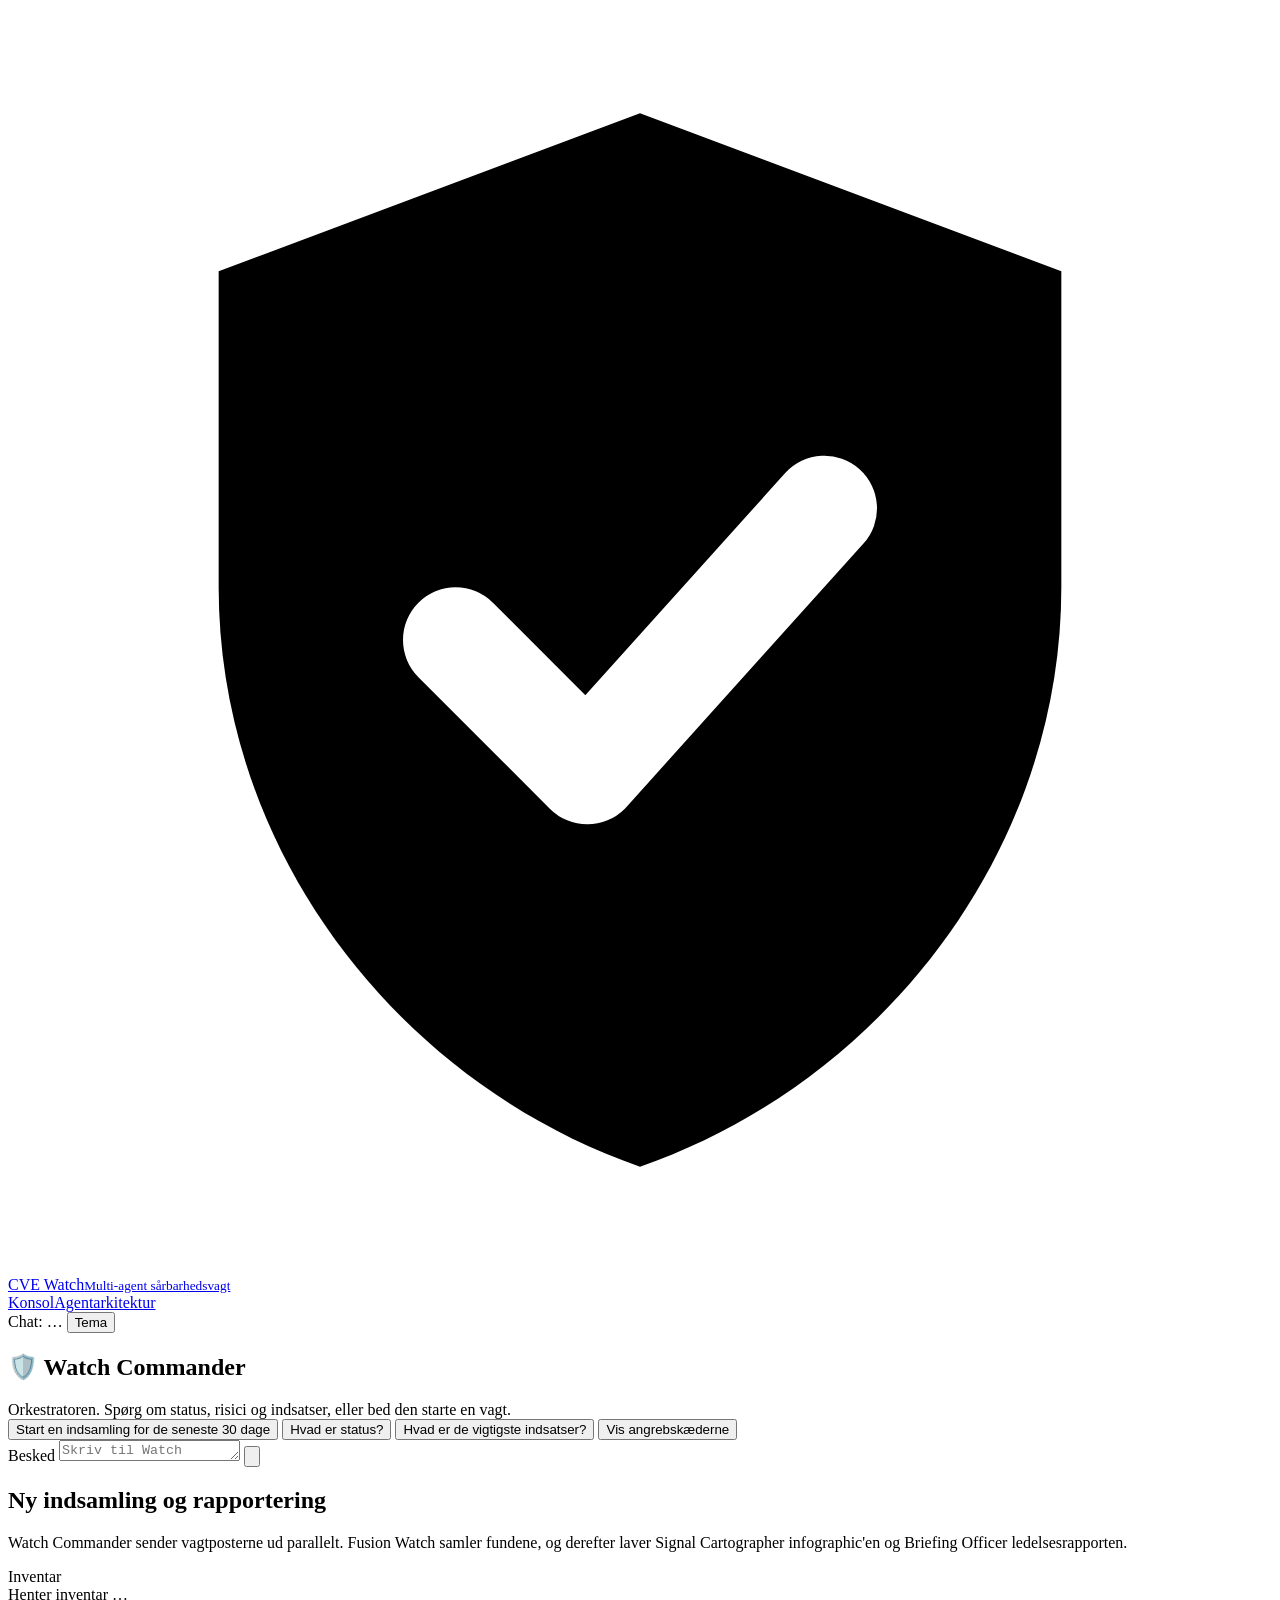
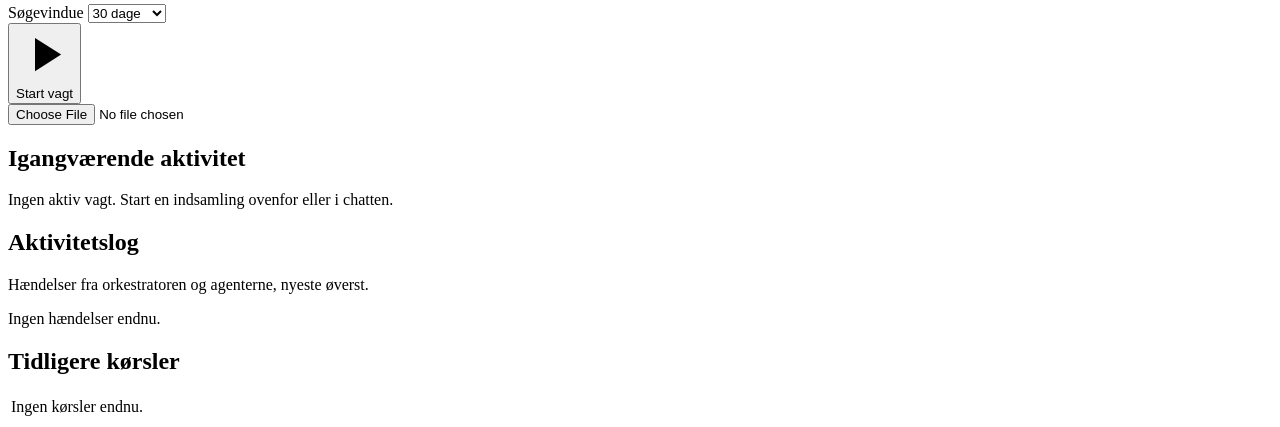
==== cve-agents/cve_agents/web/static/index.html @ 80dca543 "Add CVE Watch web console, agent codenames and PDF management report - Agents renamed to cyber-watch" ====
<!doctype html>
<html lang="da">
<head>
<meta charset="utf-8">
<meta name="viewport" content="width=device-width,initial-scale=1">
<title>CVE Watch Konsol</title>
<link rel="icon" href="data:image/svg+xml,%3Csvg xmlns='http://www.w3.org/2000/svg' viewBox='0 0 24 24'%3E%3Cpath d='M12 2 4 5v6c0 5 3.4 9.4 8 11 4.6-1.6 8-6 8-11V5z' fill='%232a78d6'/%3E%3C/svg%3E">
<link rel="stylesheet" href="/static/app.css">
</head>
<body>
<header class="top">
  <a class="brand" href="/">
    <svg viewBox="0 0 24 24" aria-hidden="true"><path d="M12 2 4 5v6c0 5 3.4 9.4 8 11 4.6-1.6 8-6 8-11V5z" fill="var(--accent)"/><path d="m8.5 12 2.5 2.5 4.5-5" stroke="#fff" stroke-width="2" fill="none" stroke-linecap="round" stroke-linejoin="round"/></svg>
    <span>CVE Watch<small>Multi-agent sårbarhedsvagt</small></span>
  </a>
  <nav class="nav"><a href="/" aria-current="page">Konsol</a><a href="/arkitektur">Agentarkitektur</a></nav>
  <span class="spacer"></span>
  <span class="chip" id="engine" title="Hvilken motor Watch Commander svarer med">Chat: …</span>
  <button class="iconbtn" id="theme" type="button" aria-label="Skift mellem lyst og mørkt tema">Tema</button>
</header>

<main class="console">
  <!-- ---------------------------------------------------------------- chat -->
  <section class="card chat" aria-label="Chat med Watch Commander">
    <header><h2>🛡️ Watch Commander</h2><p class="sub" style="margin:0">Orkestratoren. Spørg om status, risici og indsatser, eller bed den starte en vagt.</p></header>
    <div class="msgs" id="msgs" aria-live="polite"></div>
    <div class="suggest" id="suggest">
      <button type="button">Start en indsamling for de seneste 30 dage</button>
      <button type="button">Hvad er status?</button>
      <button type="button">Hvad er de vigtigste indsatser?</button>
      <button type="button">Vis angrebskæderne</button>
    </div>
    <form class="composer" id="composer">
      <label class="sr" for="input">Besked</label>
      <textarea id="input" rows="1" placeholder="Skriv til Watch Commander …"></textarea>
      <button class="btn primary" type="submit" aria-label="Send">
        <svg viewBox="0 0 24 24" fill="none" stroke="currentColor" stroke-width="2.2" stroke-linecap="round" stroke-linejoin="round"><path d="M5 12h14M13 6l6 6-6 6"/></svg>
      </button>
    </form>
  </section>

  <!-- ---------------------------------------------------------------- workspace -->
  <div class="stack">
    <section class="card" aria-labelledby="h-start">
      <h2 id="h-start">Ny indsamling og rapportering</h2>
      <p class="sub">Watch Commander sender vagtposterne ud parallelt. Fusion Watch samler fundene, og derefter laver Signal Cartographer infographic'en og Briefing Officer ledelsesrapporten.</p>
      <div class="form">
        <div class="field">
          <label>Inventar</label>
          <div class="inv" id="inv"><span class="muted">Henter inventar …</span></div>
        </div>
        <div class="field">
          <label for="days">Søgevindue</label>
          <select id="days">
            <option value="7">7 dage</option><option value="14">14 dage</option><option value="30" selected>30 dage</option>
            <option value="60">60 dage</option><option value="90">90 dage</option><option value="120">120 dage</option>
          </select>
        </div>
        <button class="btn primary" id="start" type="button">
          <svg viewBox="0 0 24 24" fill="currentColor"><path d="M8 5v14l11-7z"/></svg>Start vagt
        </button>
      </div>
      <input type="file" id="invfile" accept=".yaml,.yml,.json" class="sr">
    </section>

    <section class="card" aria-labelledby="h-act" id="activity">
      <h2 id="h-act">Igangværende aktivitet</h2>
      <div id="runbox"><div class="empty">Ingen aktiv vagt. Start en indsamling ovenfor eller i chatten.</div></div>
    </section>

    <section class="card" aria-labelledby="h-log">
      <h2 id="h-log">Aktivitetslog</h2>
      <p class="sub">Hændelser fra orkestratoren og agenterne, nyeste øverst.</p>
      <div class="log" id="log"><div class="empty" style="display:block">Ingen hændelser endnu.</div></div>
    </section>

    <section class="card" aria-labelledby="h-res" id="results" hidden>
      <h2 id="h-res">Trusselsbillede</h2>
      <p class="sub" id="res-sub"></p>
      <div id="level"></div>
      <div class="kpis" id="kpis"></div>
      <div class="dl" id="dl"></div>
      <iframe class="frame" id="frame" title="Infographic: CVE-trusselsbillede" loading="lazy"></iframe>
    </section>

    <section class="card" aria-labelledby="h-hist">
      <h2 id="h-hist">Tidligere kørsler</h2>
      <div class="scroll"><table class="history" id="history"><tr><td class="empty">Ingen kørsler endnu.</td></tr></table></div>
    </section>
  </div>
</main>

<script src="/static/common.js"></script>
<script>
const LEVEL_C = { "KRITISK": "var(--sev-critical)", "HØJ": "var(--sev-high)", "MODERAT": "var(--sev-medium)", "LAV": "var(--good)" };
const OUTPUT = new Set(["fusion", "cartographer", "briefing"]);
const sid = (() => { try { let s = sessionStorage.getItem("cve-sid"); if (!s) { s = Math.random().toString(36).slice(2); sessionStorage.setItem("cve-sid", s); } return s; } catch (e) { return "s" + Date.now(); } })();
let follow = null, since = 0, pollTimer = null, viewing = null, upload = null, inventory = null;

/* ------------------------------------------------------------------ chat */
function addMsg(who, text, extra = "") {
  const el = document.createElement("div");
  el.className = "msg " + who;
  el.innerHTML = (who === "bot" ? `<div class="who">🛡️ Watch Commander ${extra}</div>` : "") + (who === "bot" ? md(text) : esc(text));
  $("#msgs").append(el); $("#msgs").scrollTop = 1e9;
  return el;
}
async function send(text) {
  text = text.trim(); if (!text) return;
  addMsg("user", text); $("#input").value = "";
  const t = addMsg("bot", "Tænker …"); t.classList.add("typing");
  try {
    const r = await api("/api/chat", { method: "POST", body: JSON.stringify({ message: text, session_id: sid }) });
    t.remove(); addMsg("bot", r.reply + (r.note ? `\n\n> ${r.note}` : ""));
    if (r.run_id) followRun(r.run_id);
  } catch (e) { t.remove(); addMsg("bot", "Beklager, der skete en fejl: " + e.message); }
}
$("#composer").onsubmit = e => { e.preventDefault(); send($("#input").value); };
$("#input").addEventListener("keydown", e => { if (e.key === "Enter" && !e.shiftKey) { e.preventDefault(); send($("#input").value); } });
$("#suggest").addEventListener("click", e => { if (e.target.tagName === "BUTTON") send(e.target.textContent); });

/* ------------------------------------------------------------------ inventory + start */
function renderInv() {
  const name = upload ? upload.name : inventory?.name, n = upload ? "uploadet" : `${inventory?.assets.length ?? "?"} aktiver`;
  const doms = inventory && !upload ? ` i ${new Set(inventory.assets.map(a => a.domain)).size} domæner` : "";
  $("#inv").innerHTML = `<b>${esc(name || "–")}</b><span class="muted">${esc(n)}${doms}</span>`
    + (upload ? `<button class="iconbtn" id="clearinv" type="button">Fjern</button>` : "")
    + `<label for="invfile">Upload andet inventar</label>`;
  const c = $("#clearinv"); c && (c.onclick = () => { upload = null; $("#invfile").value = ""; renderInv(); });
}
$("#invfile").onchange = async e => {
  const f = e.target.files[0]; if (!f) return;
  upload = { name: f.name, text: await f.text() }; renderInv();
};
$("#start").onclick = async () => {
  $("#start").disabled = true;
  try {
    const body = { days: +$("#days").value };
    if (upload) Object.assign(body, { inventory_text: upload.text, inventory_name: upload.name });
    const r = await api("/api/runs", { method: "POST", body: JSON.stringify(body) });
    addMsg("bot", `Vagten er sendt ud: **${r.asset_count} aktiver**, CVE'er fra de seneste **${r.days} dage**. Jeg holder dig orienteret her.`);
    followRun(r.id);
  } catch (e) { addMsg("bot", "Kunne ikke starte: " + e.message); $("#start").disabled = false; }
};

/* ------------------------------------------------------------------ progress */
function fmtTime(ts) { return new Date(ts * 1000).toLocaleTimeString("da-DK", { hour: "2-digit", minute: "2-digit", second: "2-digit" }); }
function elapsed(r) { const s = Math.round(((r.finished || Date.now() / 1000) - r.created)); return s < 60 ? `${s} s` : `${Math.floor(s / 60)} min ${s % 60} s`; }
function agentCard(a) {
  const pct = Math.round(100 * Math.min(a.steps_done, a.steps_total) / Math.max(a.steps_total, 1));
  const done = a.status === "færdig" ? 100 : a.status === "arbejder" && OUTPUT.has(a.key) ? 40 : pct;
  return `<div class="agent ${a.status}"><div class="row"><span class="ico" aria-hidden="true">${a.icon}</span>
    <div style="flex:1;min-width:0"><div class="nm">${esc(a.codename)}</div><div class="rl">${esc(a.role)}</div></div>
    <span class="pill ${a.status}">${esc(a.status)}</span></div>
    <div class="bar sm" role="progressbar" aria-valuenow="${done}" aria-valuemin="0" aria-valuemax="100" aria-label="${esc(a.codename)} fremdrift"><i style="width:${done}%"></i></div>
    <div class="meta"><span>${OUTPUT.has(a.key) ? esc(a.detail || "–") : `${a.steps_done}/${a.steps_total} opslag`}</span><span>${OUTPUT.has(a.key) && a.key !== "fusion" ? "" : `${a.found} fund`}${a.errors ? ` · ${a.errors} fejl` : ""}</span></div></div>`;
}
function renderRun(r) {
  const pct = Math.round(r.progress * 100);
  const coll = r.agents.filter(a => !OUTPUT.has(a.key)), out = r.agents.filter(a => OUTPUT.has(a.key));
  $("#runbox").innerHTML = `<div class="runhead"><span class="pill ${r.status}">${esc(r.status)}</span>
      <b>${esc(r.phase)}</b><span class="id">${esc(r.id)}</span><span class="id">⏱ ${elapsed(r)}</span>
      <span class="id">${r.asset_count} aktiver · ${r.days} dage · ${esc(r.inventory_name)}</span></div>
    <div class="overall"><div class="bar" role="progressbar" aria-valuenow="${pct}" aria-valuemin="0" aria-valuemax="100" aria-label="Samlet fremdrift"><i style="width:${pct}%"></i></div><span class="pct">${pct} %</span></div>
    ${r.error ? `<p class="pill fejl">${esc(r.error)}</p>` : ""}
    <div class="grouplbl">Vagtposter (indsamling)</div><div class="agents">${coll.map(agentCard).join("") || '<div class="empty">Planlægger …</div>'}</div>
    <div class="grouplbl">Analyse og output</div><div class="agents">${out.map(agentCard).join("")}</div>`;
}
function appendEvents(evts, reset) {
  const log = $("#log");
  if (reset) log.innerHTML = "";
  if (!evts.length && !log.children.length) { log.innerHTML = '<div class="empty" style="display:block">Ingen hændelser endnu.</div>'; return; }
  const empty = log.querySelector(".empty"); empty && empty.remove();
  for (const e of evts) {
    const d = document.createElement("div"); d.className = e.level || "";
    d.innerHTML = `<time>${fmtTime(e.ts)}</time><span aria-hidden="true">${e.icon}</span><span><b>${esc(e.codename)}</b> ${esc(e.msg)}</span>`;
    log.prepend(d);
  }
}
async function followRun(id) {
  clearTimeout(pollTimer);
  if (follow !== id) { follow = id; since = 0; }
  try {
    const r = await api(`/api/runs/${id}?since=${since}`);
    appendEvents(r.events, since === 0); since = r.event_count;
    renderRun(r);
    const active = r.status === "kører" || r.status === "starter";
    $("#start").disabled = active;
    if (active) pollTimer = setTimeout(() => followRun(id), 1000);
    else { if (r.status === "færdig") { showResults(r); notifyDone(r); } loadHistory(); }
  } catch (e) { pollTimer = setTimeout(() => followRun(id), 3000); }
}
let notified = new Set();
function notifyDone(r) {
  if (notified.has(r.id) || !r.summary || !window.__live) return;
  notified.add(r.id);
  addMsg("bot", `Vagten er slut. **Samlet trusselsniveau: ${r.summary.level}.** ${r.summary.kpis.cves} CVE'er, ${r.summary.kpis.chains} angrebskæder og ${r.summary.kpis.p1} akutte indsatser. Infographic og rapport ligger under *Trusselsbillede*.`);
}

/* ------------------------------------------------------------------ results */
function showResults(r) {
  viewing = r.id;
  const s = r.summary, k = s.kpis;
  $("#results").hidden = false;
  $("#res-sub").textContent = `Kørsel ${r.id} · ${r.asset_count} aktiver · CVE'er fra de seneste ${r.days} dage · færdig ${r.finished ? new Date(r.finished * 1000).toLocaleString("da-DK") : ""}`;
  $("#level").innerHTML = `<div class="level" style="--lc:${LEVEL_C[s.level] || "var(--muted)"}"><span>Samlet trusselsniveau: <strong>${esc(s.level)}</strong></span><span style="color:var(--text2)">${esc(s.level_reason)}</span></div>`;
  $("#kpis").innerHTML = [["CVE'er", k.cves], ["Kritiske", k.critical], ["Aktivt udnyttet", k.kev], ["Angrebskæder", k.chains], ["Akutte (P1)", k.p1], ["Høje (P2)", k.p2]]
    .map(([l, n]) => `<div class="kpi"><b>${n}</b><span>${l}</span></div>`).join("");
  const dlIcon = '<svg viewBox="0 0 24 24" fill="none" stroke="currentColor" stroke-width="2" stroke-linecap="round" stroke-linejoin="round"><path d="M12 4v11m0 0-4-4m4 4 4-4M5 20h14"/></svg>';
  $("#dl").innerHTML = `<a class="btn primary" href="/api/runs/${r.id}/report.pdf">${dlIcon}Ledelsesrapport (PDF)</a>
    <a class="btn" href="/runs/${r.id}/ledelsesrapport.html" target="_blank" rel="noopener">Rapport som HTML</a>
    <a class="btn" href="/runs/${r.id}/infographic.html" target="_blank" rel="noopener">Åbn infographic i fuld skærm</a>
    <a class="btn" href="/runs/${r.id}/ledelsesrapport.md">${dlIcon}Markdown</a>
    <a class="btn" href="/runs/${r.id}/threat_picture.json">${dlIcon}Data (JSON)</a>`;
  const src = `/runs/${r.id}/infographic.html?embed=1`;
  if ($("#frame").getAttribute("src") !== src) $("#frame").setAttribute("src", src);
  document.querySelectorAll("#history tr[data-id]").forEach(tr => tr.classList.toggle("sel", tr.dataset.id === r.id));
}
async function viewRun(id) {
  const r = await api(`/api/runs/${id}`);
  if (r.status === "færdig") { showResults(r); $("#results").scrollIntoView({ behavior: "smooth" }); }
  if (follow !== id && (r.status === "færdig" || r.status === "fejl")) { follow = id; since = r.event_count; renderRun(r); appendEvents(r.events, true); }
}
async function loadHistory() {
  const { runs } = await api("/api/runs");
  $("#history").innerHTML = runs.length ? `<tr><th>Kørsel</th><th>Status</th><th>Niveau</th><th>Aktiver</th><th>Vindue</th><th>Startet</th><th></th></tr>` + runs.map(r =>
    `<tr data-id="${esc(r.id)}" class="${r.id === viewing ? "sel" : ""}"><td style="font-family:var(--mono);font-size:12.5px">${esc(r.id)}</td>
     <td><span class="pill ${r.status}">${esc(r.status)}</span></td><td>${esc(r.level || "–")}</td><td>${r.asset_count}</td><td>${r.days} d</td>
     <td>${new Date(r.created * 1000).toLocaleString("da-DK")}</td><td>${r.status === "færdig" ? `<button type="button" data-view="${esc(r.id)}">Vis</button>` : ""}</td></tr>`).join("")
    : '<tr><td class="empty">Ingen kørsler endnu.</td></tr>';
  return runs;
}
$("#history").addEventListener("click", e => { const id = e.target.dataset?.view; if (id) viewRun(id); });

/* ------------------------------------------------------------------ boot */
(async () => {
  addMsg("bot", "Goddag. Jeg er **Watch Commander** og koordinerer CVE-vagten. Skriv *start en indsamling*, eller spørg mig om status, risici og indsatser.");
  api("/api/config").then(c => $("#engine").textContent = `Chat: ${c.chat_engine}`).catch(() => {});
  api("/api/inventory").then(i => { inventory = i; renderInv(); }).catch(e => $("#inv").innerHTML = `<span class="pill fejl">${esc(e.message)}</span><label for="invfile">Upload inventar</label>`);
  const runs = await loadHistory().catch(() => []);
  const active = runs.find(r => r.status === "kører" || r.status === "starter");
  window.__live = true;
  if (active) followRun(active.id);
  else { const done = runs.find(r => r.status === "færdig"); if (done) { notified.add(done.id); followRun(done.id); } }
})();
</script>
</body>
</html>
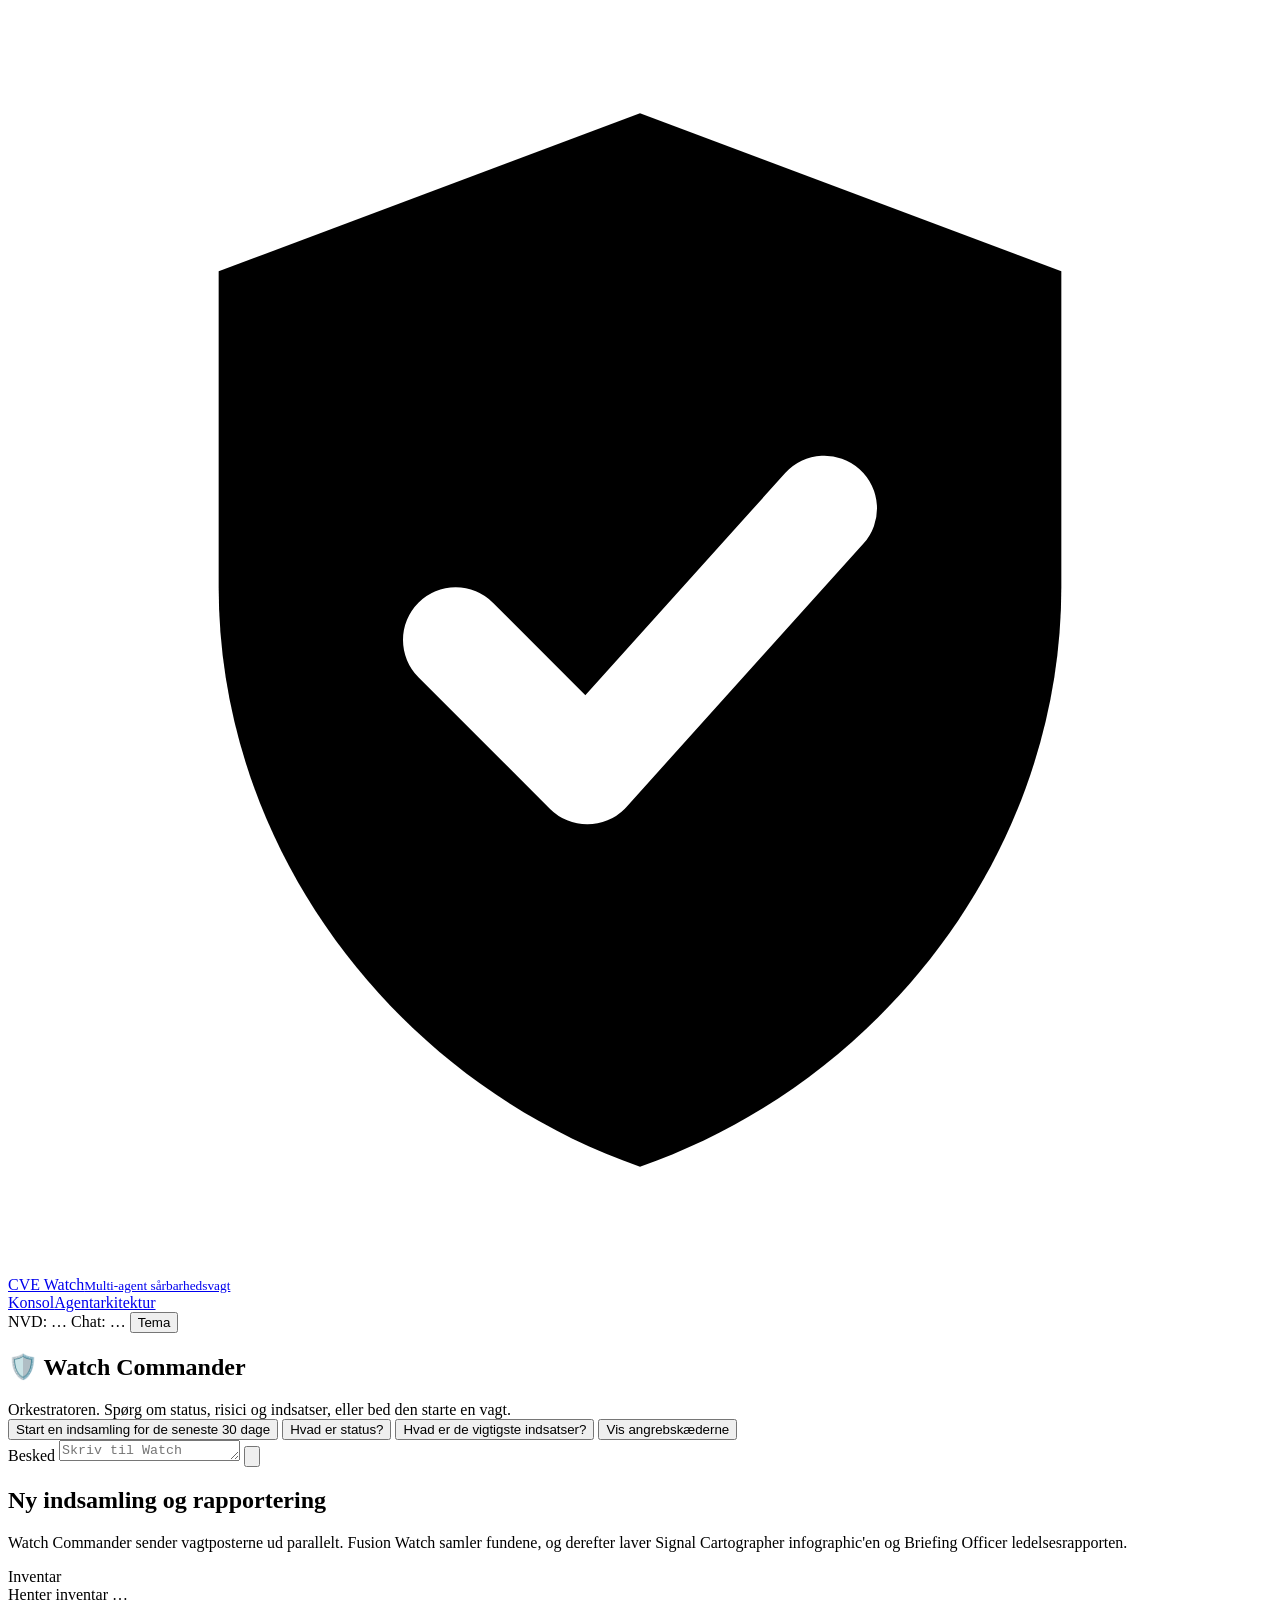
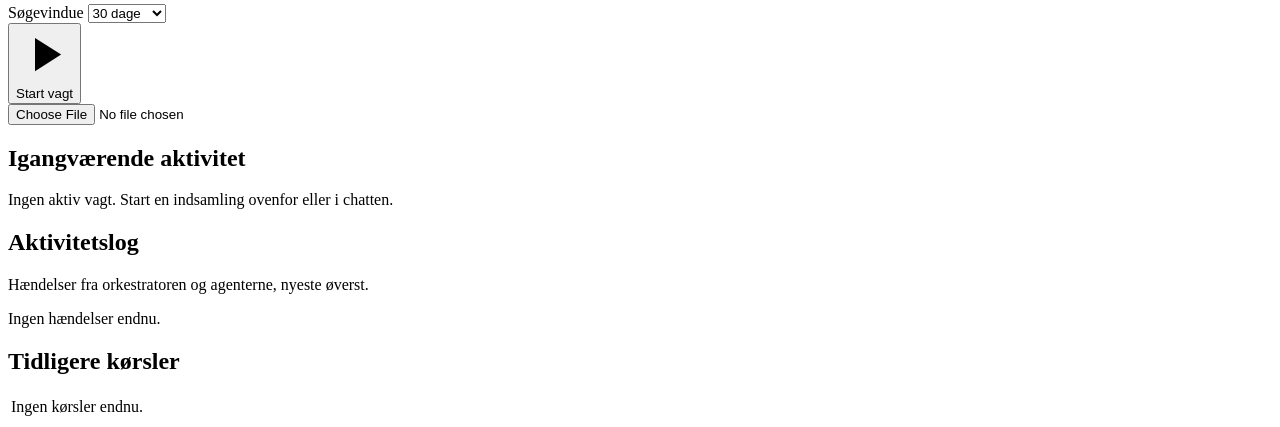
==== commit 3f7c80c0: "Add NVD API key support: .env/env lookup, nvd-key CLI, console status - config.py resolves NVD_API_K" ====
--- a/cve-agents/cve_agents/web/static/index.html
+++ b/cve-agents/cve_agents/web/static/index.html
@@ -15,6 +15,7 @@
   </a>
   <nav class="nav"><a href="/" aria-current="page">Konsol</a><a href="/arkitektur">Agentarkitektur</a></nav>
   <span class="spacer"></span>
+  <span class="chip" id="nvd" title="NVD API-nøgle">NVD: …</span>
   <span class="chip" id="engine" title="Hvilken motor Watch Commander svarer med">Chat: …</span>
   <button class="iconbtn" id="theme" type="button" aria-label="Skift mellem lyst og mørkt tema">Tema</button>
 </header>
@@ -60,6 +61,7 @@
           <svg viewBox="0 0 24 24" fill="currentColor"><path d="M8 5v14l11-7z"/></svg>Start vagt
         </button>
       </div>
+      <div id="nvdhint"></div>
       <input type="file" id="invfile" accept=".yaml,.yml,.json" class="sr">
     </section>
 
@@ -232,10 +234,27 @@
 }
 $("#history").addEventListener("click", e => { const id = e.target.dataset?.view; if (id) viewRun(id); });
 
+/* ------------------------------------------------------------------ NVD key */
+function renderNvd(n) {
+  const ok = n.configured && n.valid !== false;
+  $("#nvd").innerHTML = ok ? `<span style="color:var(--good)">✔</span> NVD-nøgle` : `<span style="color:var(--warn)">!</span> NVD uden nøgle`;
+  $("#nvd").title = `NVD: ${n.rate}`;
+  const how = `Få en gratis nøgle på <a href="${n.request_url}" target="_blank" rel="noopener">nvd.nist.gov</a>, og kør <code>python -m cve_agents nvd-key set</code> på serveren. Nøglen gemmes i <code>.env</code> og bruges fra næste indsamling uden genstart. Alternativt kan du sætte miljøvariablen <code>NVD_API_KEY</code> og genstarte.`;
+  $("#nvdhint").innerHTML = ok
+    ? `<p class="sub" style="margin:10px 0 0">NVD-nøgle aktiv (${esc(n.source)}): ${esc(n.rate)}. <button class="iconbtn" id="nvdcheck" type="button">Test nøglen</button> <span id="nvdres"></span></p>`
+    : `<div class="note" style="margin:12px 0 0"><b>${n.valid === false ? "NVD afviste API-nøglen." : "Ingen NVD API-nøgle."}</b> Indsamlingen kører med NVD's offentlige grænse (${esc(n.rate)}) og er derfor ca. 10 gange langsommere. ${how}</div>`;
+  const b = $("#nvdcheck");
+  b && (b.onclick = async () => {
+    b.disabled = true; $("#nvdres").textContent = "Tester …";
+    try { const r = await api("/api/nvd-key/check", { method: "POST" }); $("#nvdres").innerHTML = (r.ok ? "✔ " : "✘ ") + esc(r.message); if (!r.ok) api("/api/config").then(c => renderNvd(c.nvd)); }
+    catch (e) { $("#nvdres").textContent = e.message; } finally { b.disabled = false; }
+  });
+}
+
 /* ------------------------------------------------------------------ boot */
 (async () => {
   addMsg("bot", "Goddag. Jeg er **Watch Commander** og koordinerer CVE-vagten. Skriv *start en indsamling*, eller spørg mig om status, risici og indsatser.");
-  api("/api/config").then(c => $("#engine").textContent = `Chat: ${c.chat_engine}`).catch(() => {});
+  api("/api/config").then(c => { $("#engine").textContent = `Chat: ${c.chat_engine}`; renderNvd(c.nvd); }).catch(() => {});
   api("/api/inventory").then(i => { inventory = i; renderInv(); }).catch(e => $("#inv").innerHTML = `<span class="pill fejl">${esc(e.message)}</span><label for="invfile">Upload inventar</label>`);
   const runs = await loadHistory().catch(() => []);
   const active = runs.find(r => r.status === "kører" || r.status === "starter");
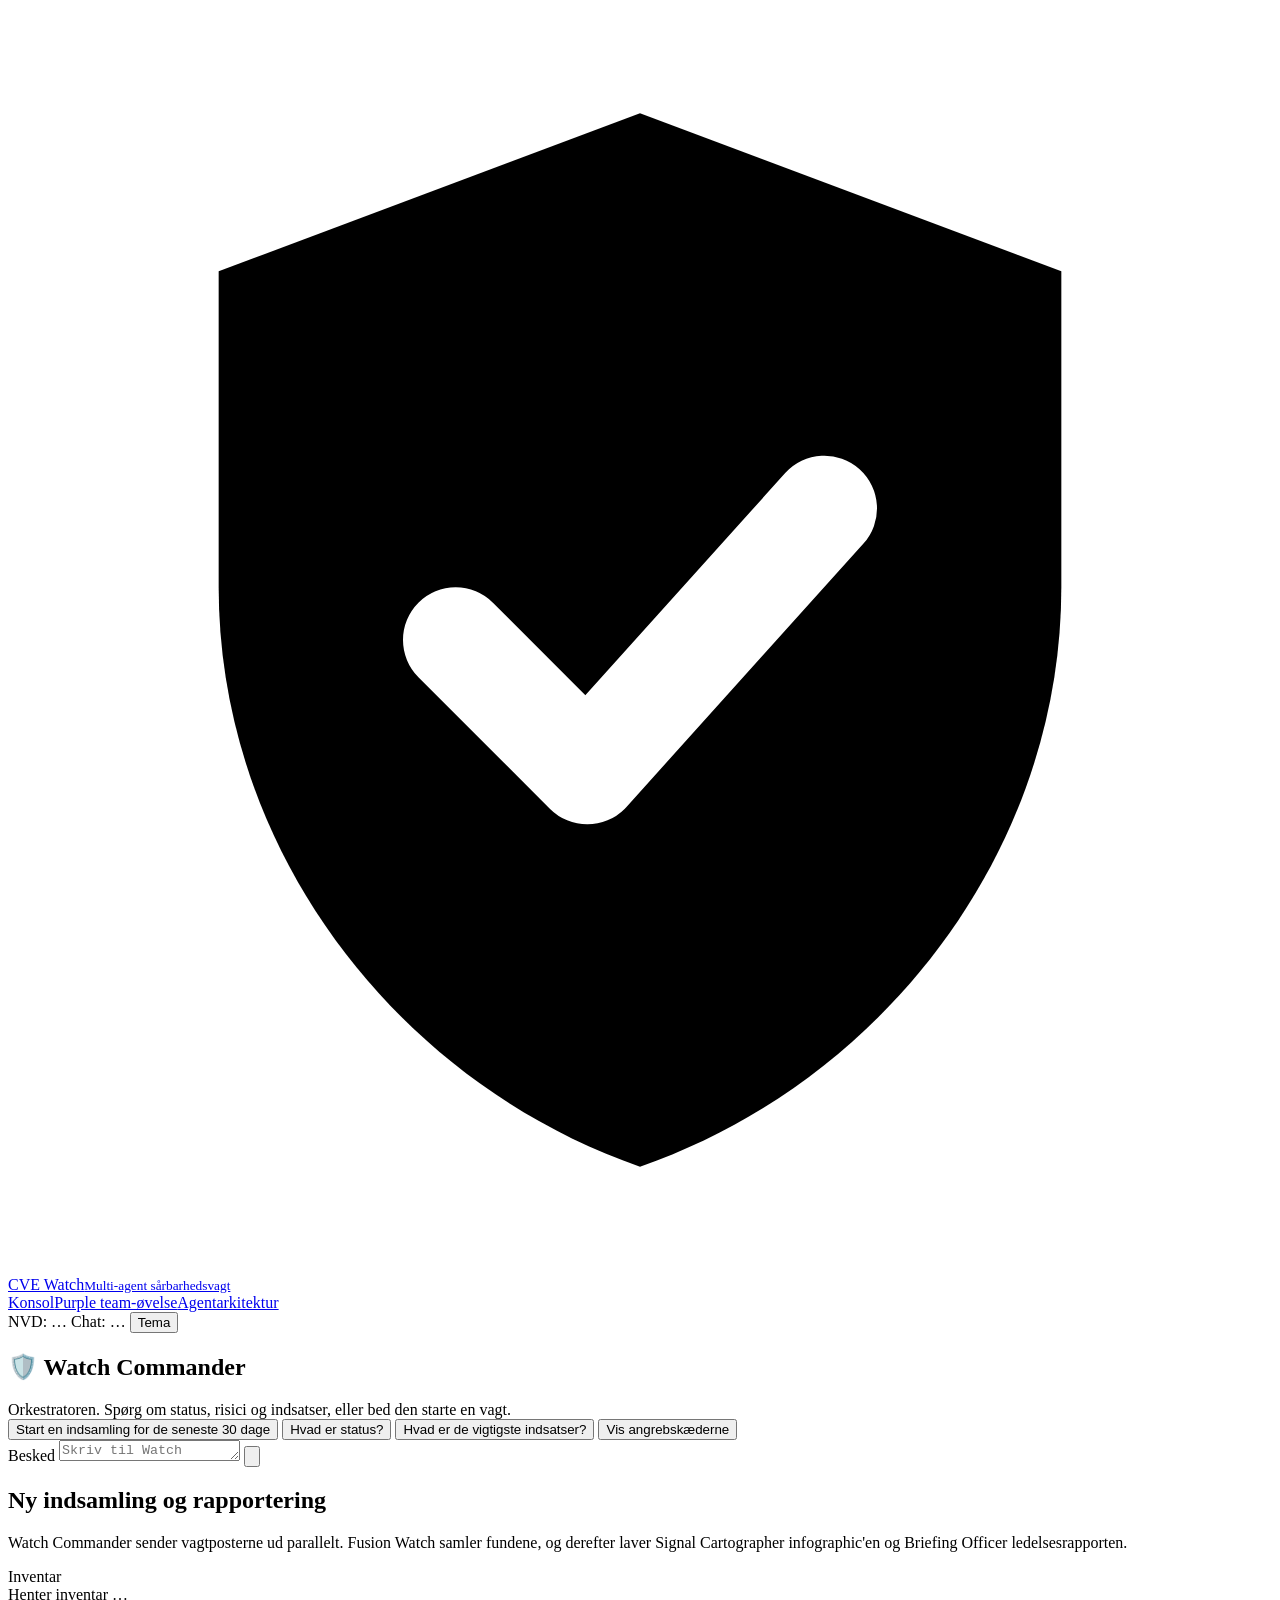
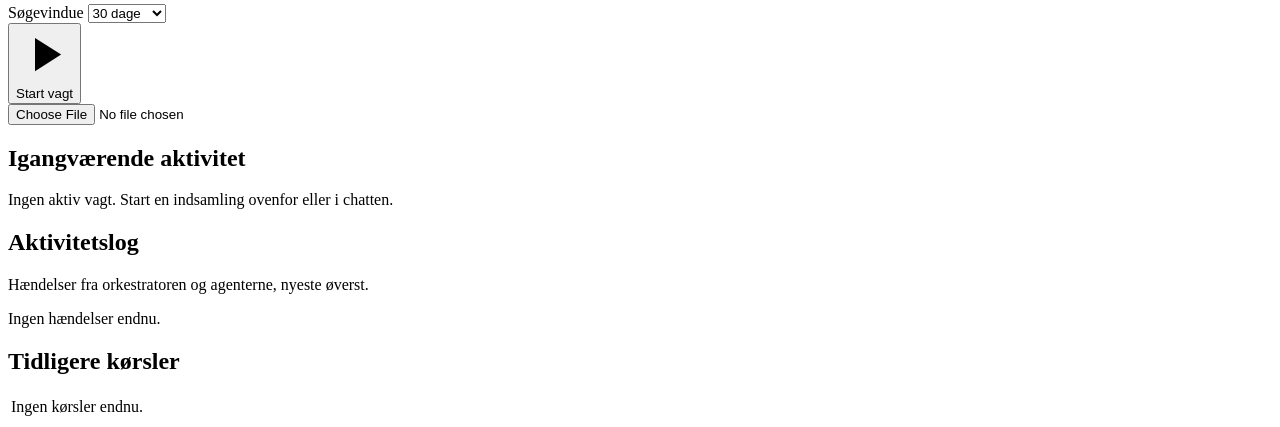
==== commit a1742455: "Add MITRE ATT&CK/D3FEND purple-team exercises under governance - Surface Watch: maps open CVEs to AT" ====
--- a/cve-agents/cve_agents/web/static/index.html
+++ b/cve-agents/cve_agents/web/static/index.html
@@ -13,7 +13,7 @@
     <svg viewBox="0 0 24 24" aria-hidden="true"><path d="M12 2 4 5v6c0 5 3.4 9.4 8 11 4.6-1.6 8-6 8-11V5z" fill="var(--accent)"/><path d="m8.5 12 2.5 2.5 4.5-5" stroke="#fff" stroke-width="2" fill="none" stroke-linecap="round" stroke-linejoin="round"/></svg>
     <span>CVE Watch<small>Multi-agent sårbarhedsvagt</small></span>
   </a>
-  <nav class="nav"><a href="/" aria-current="page">Konsol</a><a href="/arkitektur">Agentarkitektur</a></nav>
+  <nav class="nav"><a href="/" aria-current="page">Konsol</a><a href="/ovelse">Purple team-øvelse</a><a href="/arkitektur">Agentarkitektur</a></nav>
   <span class="spacer"></span>
   <span class="chip" id="nvd" title="NVD API-nøgle">NVD: …</span>
   <span class="chip" id="engine" title="Hvilken motor Watch Commander svarer med">Chat: …</span>
